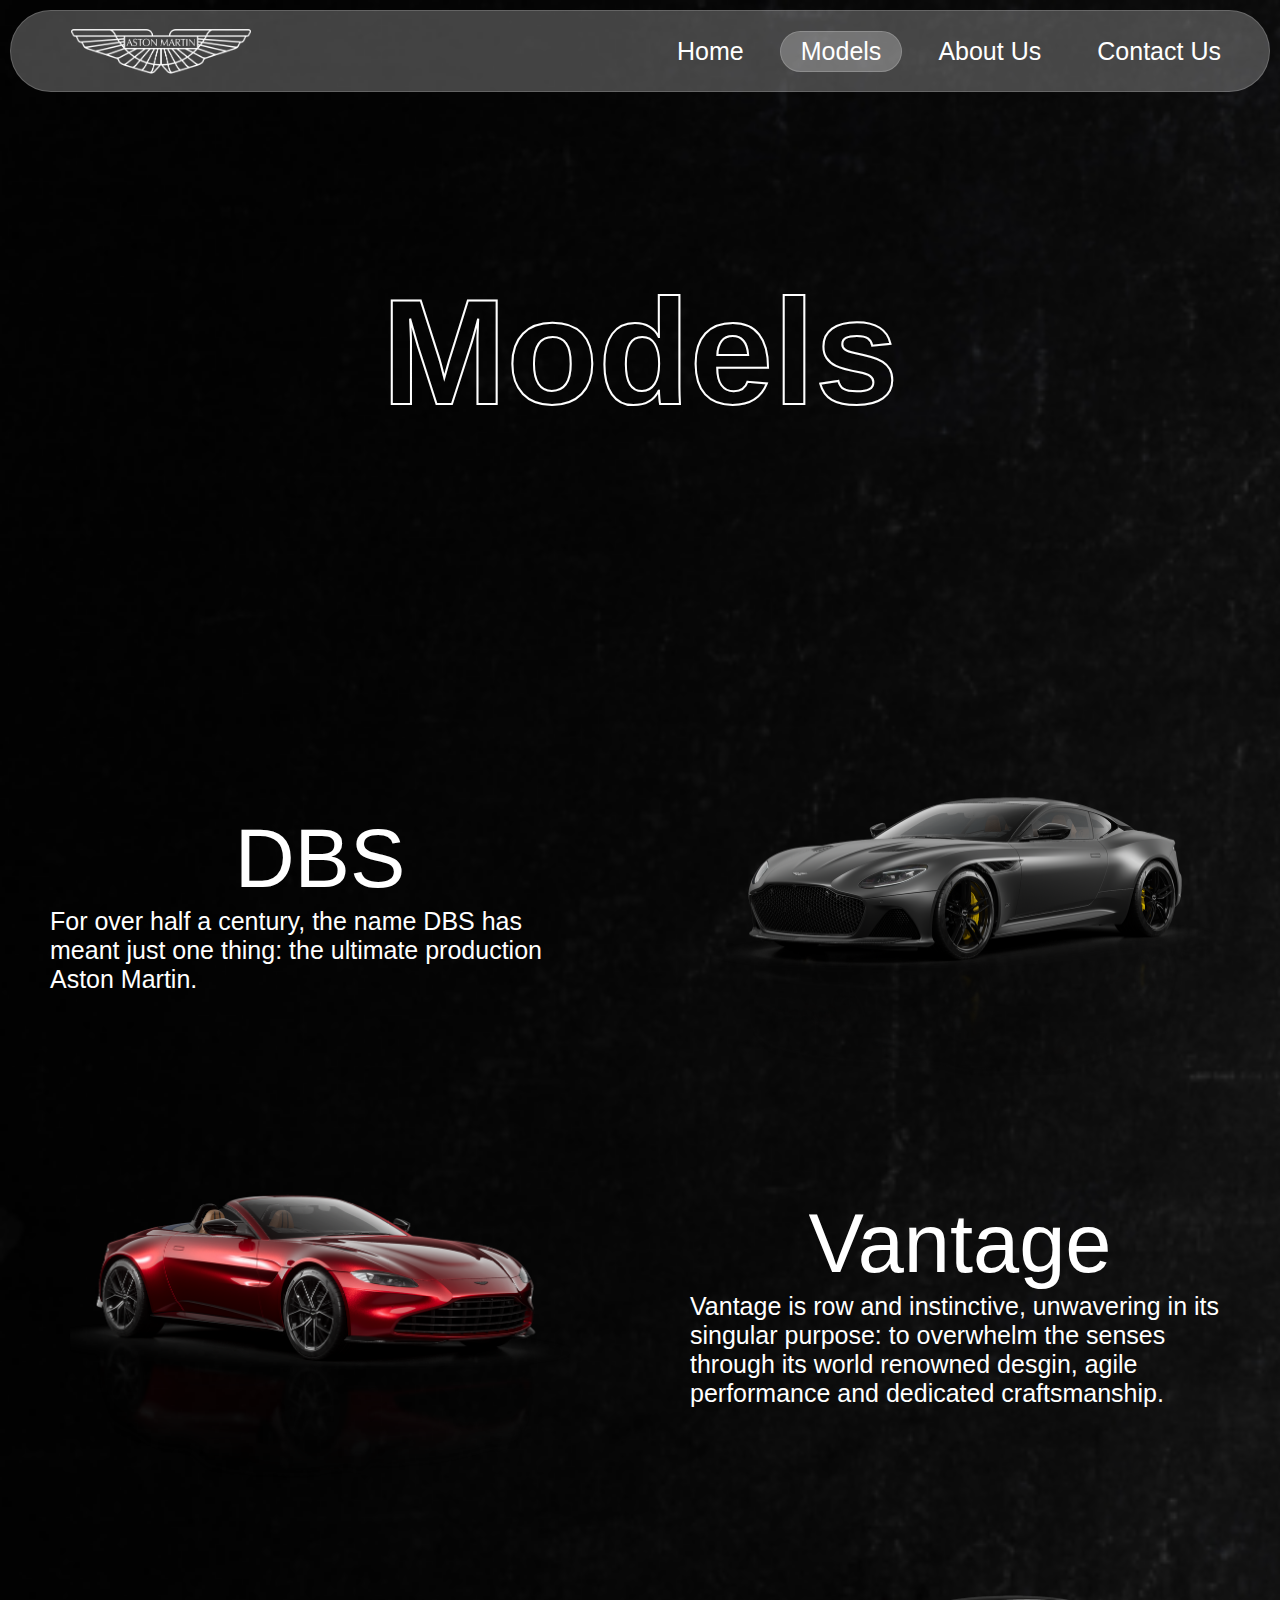
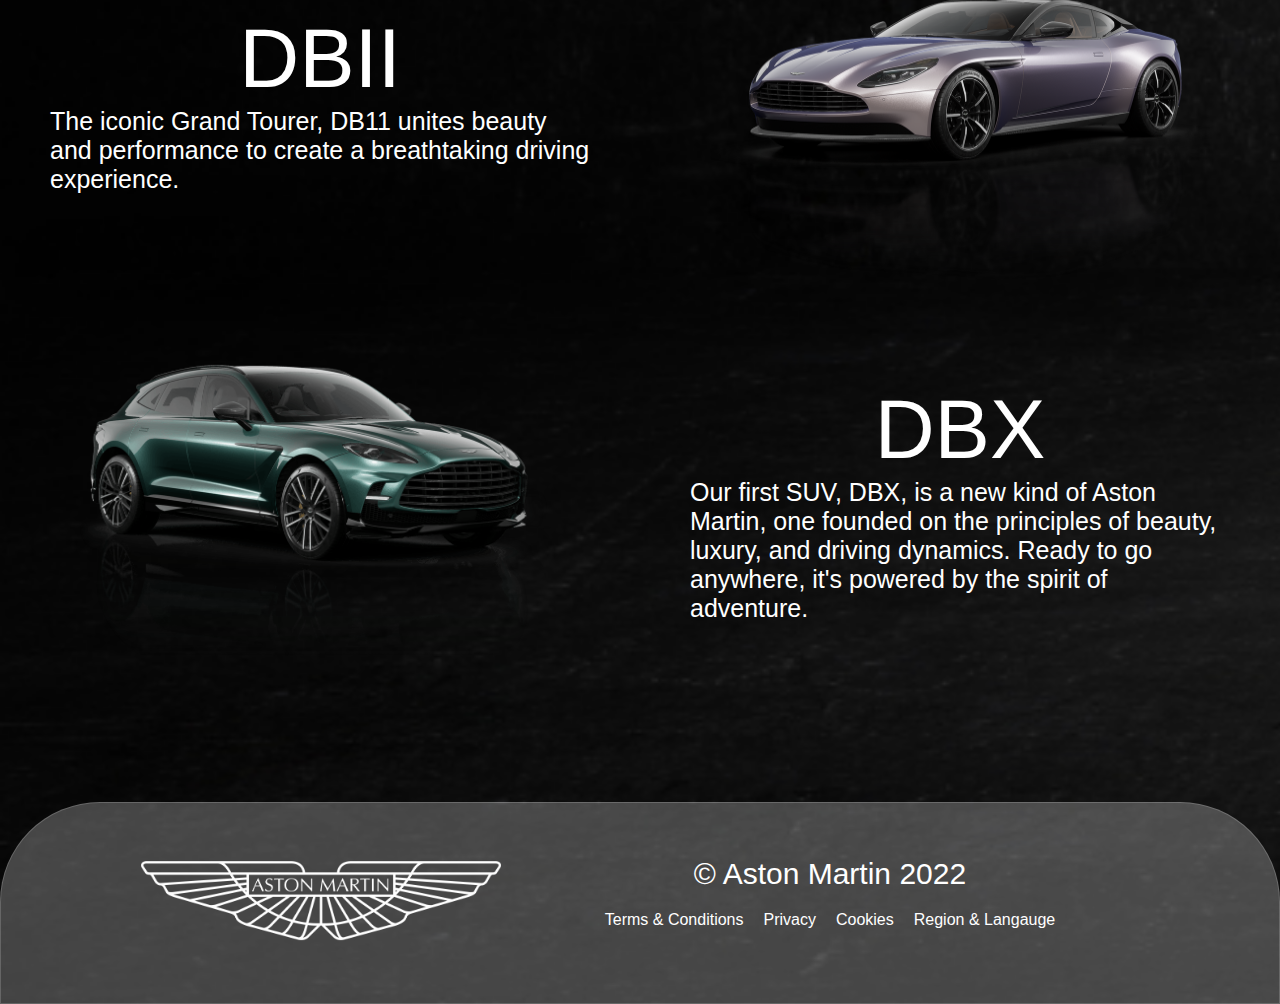
==== models.html @ ef66240d "Add files via upload" ====
<!DOCTYPE html>
<html>

<head>
    <title>Aston Martin | Models |</title>
    <link rel="stylesheet" href="style.css">
</head>

<body>

    <!-- video  -->
    <div class="back-vid">
        <video autoplay muted loop>
            <source src="videos/vid04.mp4">
        </video>
    </div>
    <!-- end -->

    <!-- navigation bar  -->
    <header>
        <img src="images/logoWhite.png" alt="Logo" class="logo">
        <nav>
            <ul>
                <li><a href="index.html">Home</a></li>
                <li class="active"><a href="models.html">Models</a></li>
                <li><a href="about.html">About Us</a></li>
                <li><a href="contact.html">Contact Us</a></li>
            </ul>
        </nav>
    </header>
    <!-- end -->

    <div class="back-text-cont">
        <div class="back-title">Models</div>
    </div>


    <div class="models-cont">

        <div class="model-text">
            <div class="model-title">DBS</div>
            <div class="model-desc">For over half a century, the name DBS has meant just one thing: the ultimate production Aston Martin.</div>
        </div>
        <div class="model-img">
            <img src="images/models/dbs.png">
        </div>

        <div class="model-img rotate">
            <img src="images/models/vantage.png">
        </div>
        <div class="model-text">
            <div class="model-title">Vantage</div>
            <div class="model-desc">Vantage is row and instinctive, unwavering in its singular purpose: to overwhelm the senses through its world renowned desgin, agile performance and dedicated craftsmanship.</div>
        </div>

        <div class="model-text">
            <div class="model-title">DBII</div>
            <div class="model-desc">The iconic Grand Tourer, DB11 unites beauty and performance to create a breathtaking driving experience.</div>
        </div>
        <div class="model-img">
            <img src="images/models/db11.png">
        </div>

        <div class="model-img rotate">
            <img src="images/models/dbx.png">
        </div>
        <div class="model-text">
            <div class="model-title">DBX</div>
            <div class="model-desc">Our first SUV, DBX, is a new kind of Aston Martin, one founded on the principles of beauty, luxury, and driving dynamics. Ready to go anywhere, it's powered by the spirit of adventure.</div>
        </div>

    </div>

    <!-- footer  -->
    <footer>
        <div class="footer-img">
            <img src="images/logoWhite.png" alt="Logo">
        </div>
        <div class="footer-side">
            <span class="copyright">&copy; Aston Martin 2022</span>
            <ul>
                <li>Terms & Conditions</li>
                <li>Privacy</li>
                <li>Cookies</li>
                <li>Region & Langauge</li>
            </ul>
        </div>
    </footer>
    <!-- end -->



</body>

</html>
---- style.css ----
* {
    margin: 0;
    padding: 0;
    color: white;
    font-family: 'Gill Sans', 'Gill Sans MT', sans-serif;
}

body {
    background: url("images/homeBg.png") #0d0d0e;
    background-size: cover;
    background-repeat: no-repeat;
}

header {
    background: rgba(255, 255, 255, 0.25);
    border: 1px solid rgba(255, 255, 255, 0.18);
    margin: 10px;
    padding: 10px;
    display: flex;
    justify-content: space-between;
    align-items: center;
    height: 60px;
    border-radius: 60px;
}

.logo {
    margin: 0px 50px;
    height: 45px;
    width: 180px;
}

nav {
    /* border: 2px solid white; */
    margin-right: 10px;
    width: 600px;
}

nav ul {
    display: flex;
    justify-content: space-around;
    align-items: center;
    /* border: 2px solid yellow; */
    /* height: 50px; */
}

nav ul li {
    list-style: none;
    display: inline-block;
    font-size: 25px;
    transition: all 1s;
    padding: 5px 20px;
    /* border-radius: 30px; */
}

nav ul li a {
    text-decoration: none;
    transition: all 1s;

}

nav ul li:hover {
    border-radius: 30px;
    background: rgba(255, 255, 255, 0.25);
    border: 1px solid rgba(255, 255, 255, 0.18);
}



nav ul li:hover a {
    color: rgb(43, 38, 38);
}

.active{
    border-radius: 30px;
    background: rgba(255, 255, 255, 0.25);
    border: 1px solid rgba(255, 255, 255, 0.18);
}

.container {
    /* border: 2px solid red; */
    margin-top: 10px;
    display: flex;

}

.btns {
    /* border: 2px solid yellow; */
    width: 400px;
    display: flex;
    justify-content: flex-start;
    align-items: center;
    flex-direction: column;
    padding-top: 30px;
}

.btn {
    background: rgba(255, 255, 255, 0.25);
    border: 1px solid rgba(255, 255, 255, 0.18);
    height: 50px;
    width: 300px;
    margin: 10px 0px;
    border-radius: 50px;
    transition: all 1s;
}

.btn:hover {
    background: rgba(255, 255, 255, 0.5);
    transform: translateY(-10px);
}

.btns a {
    color: white;
    text-decoration: none;
    font-size: 30px;
}

.title {
    /* border: 2px solid white; */
    font-size: 69px;
    font-weight: 100;
    margin-top: 100px;
    margin-left: 50px;
}

.power:hover,
.driven:hover {
    color: red;
    transform: translateY(10px);
}

.car {
    /* border: 2px solid white; */
    /* width: 100px; */
    /* height: 80vh; */
    display: flex;
    justify-content: flex-end;
    align-items: flex-end;
}

.car-img {
    height: 420px;
    width: 600px;
    transform: translate(0px);
    animation: car 4s ease-out;
}

@keyframes car {

    0% {
        transform: translate(900px);
    }

    100% {
        transform: translate(0px);
    }
}

.video {
    margin-top: 50px;
}

video {
    width: 100%;
}

footer {
    margin-top: 100px;
    height: 200px;
    background: rgba(255, 255, 255, 0.25);
    border: 1px solid rgba(255, 255, 255, 0.18);
    border-radius: 100px 100px 0px 0px;
    display: flex;
    justify-content: center;
    align-items: center;
}

footer img {
    height: 80px;
    width: 360px;
    margin: 10px;
}

.footer-side {
    /* border: 2px solid white; */
    width: 50%;
    display: flex;
    flex-direction: column;
    align-items: center;
    justify-content: center;
}

.footer-side ul {
    /* border: 2px solid white; */
    display: flex;
    margin: 10px;
}

.footer-side ul li {
    list-style: none;
    margin: 10px;
}

.copyright {
    font-size: 30px;
}

/* model page css  */


.models-cont {
    /* border: 2px solid white; */
    display: grid;
    grid-template-columns: auto auto;
    margin-top: 100px;
}

.model-img {
    /* border: 2px solid red; */
    display: flex;
    justify-content: center;
    align-items: center;
    margin-top: 50px;
    /* margin-bottom: 50px; */
}

.model-img img {
    height: 350px;
    width: 500px;
    transition: all 1s ease;
    /* border: 2px solid white; */
}

.model-img img:hover{
    transform: translateY(-25px);
}

.model-text{
    display: flex;
    flex-direction: column;
    justify-content: center;
    align-items: center;
    margin: 50px;
}

.model-title{
    font-size: 83px;
}

.model-desc{
    font-size: 25px;
    font-weight: lighter;
}

.rotate{
    transform: rotateY(180deg);
}

/* back video css */

.back-vid{
    position: absolute;
    z-index: -1;
    padding: 0px;
    margin: 0px;
    transform: translateY(-50px);
    margin-top: 30px;
}

.back-title{
    font-size: 150px;
    -webkit-text-stroke-width: 2px;
    -webkit-text-stroke-color: white;
    color: transparent;
    font-weight: bolder;
}

.back-text-cont{
    display: flex;
    justify-content: center;
    align-items: center;
    /* border: 2px solid wheat; */
    height: 500px;
}


/* about page css */

.about-cont{
    display: flex;
    /* justify-content: center; */
    align-items: center;
    /* border: 2px solid white; */
    margin-top: 100px;
    flex-direction: column;
    margin-left:100px;
    margin-right:100px;
}



.about-desc p{
    font-size: 25px;
    text-align: center;
    margin-top: 30px;
}

.about-desc{
    /* border: 2px solid red; */
    margin-top: 200px;
}


/* contact page css */

.contact-form{
    margin-top: 100px;
    /* border: 2px solid white; */
    display: flex;
    justify-content: center;
    align-items: center;
}

.contact-form form{
    width: 50vw;
    background: rgba(255, 255, 255, 0.25);
    border: 1px solid rgba(255, 255, 255, 0.18);
    border-radius: 25px;
    margin: 50px;
    display: flex;
    flex-direction: column;
    align-items: center;
    justify-content: center;
    padding: 60px 20px;
    transform:skew(10deg,5deg);
    transition: all 1s ease;
}

.contact-form form:hover{
    transform: skew(0deg,0deg);
}

.contact-form form input,textarea{
    width: 400px;
    height: 50px;
    margin-top: 30px;
    border-radius: 50px;
    background: transparent;
    padding: 5px;
    font-size: 25px;
    text-align: center;
    /* outline-offset: 0px; */
    /* outline-color: rgb(255, 255, 131); */
    outline: none;
}
.contact-form form input:hover,textarea:hover{
    border: 2px solid rgb(255, 255, 131);
}

.contact-form form input[type="submit"]{
    background: rgba(255, 255, 255, 0.25);
    border: 1px solid rgba(255, 255, 255, 0.18);
    transition: all 1s;
}
.contact-form form input[type="submit"]:hover{
    background: rgba(40, 39, 41, 0.25);
    border: 1px solid white;
}
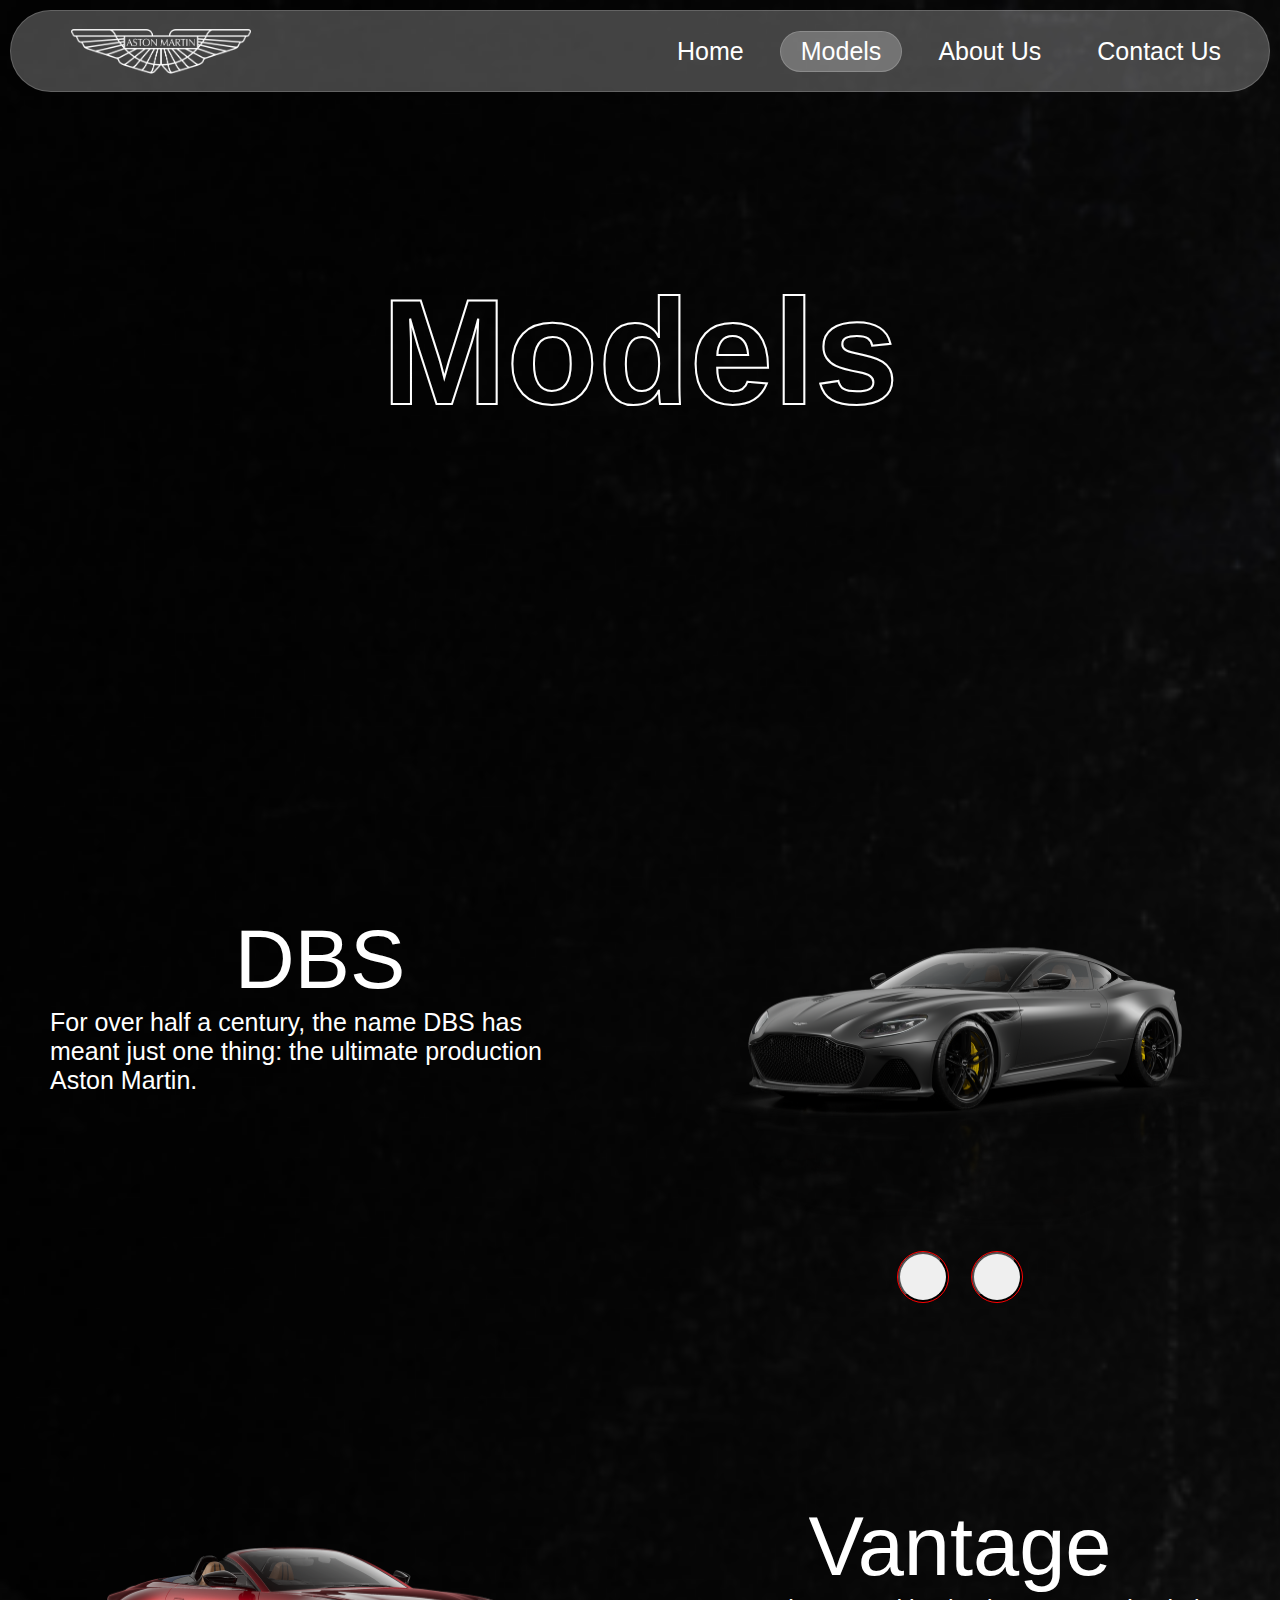
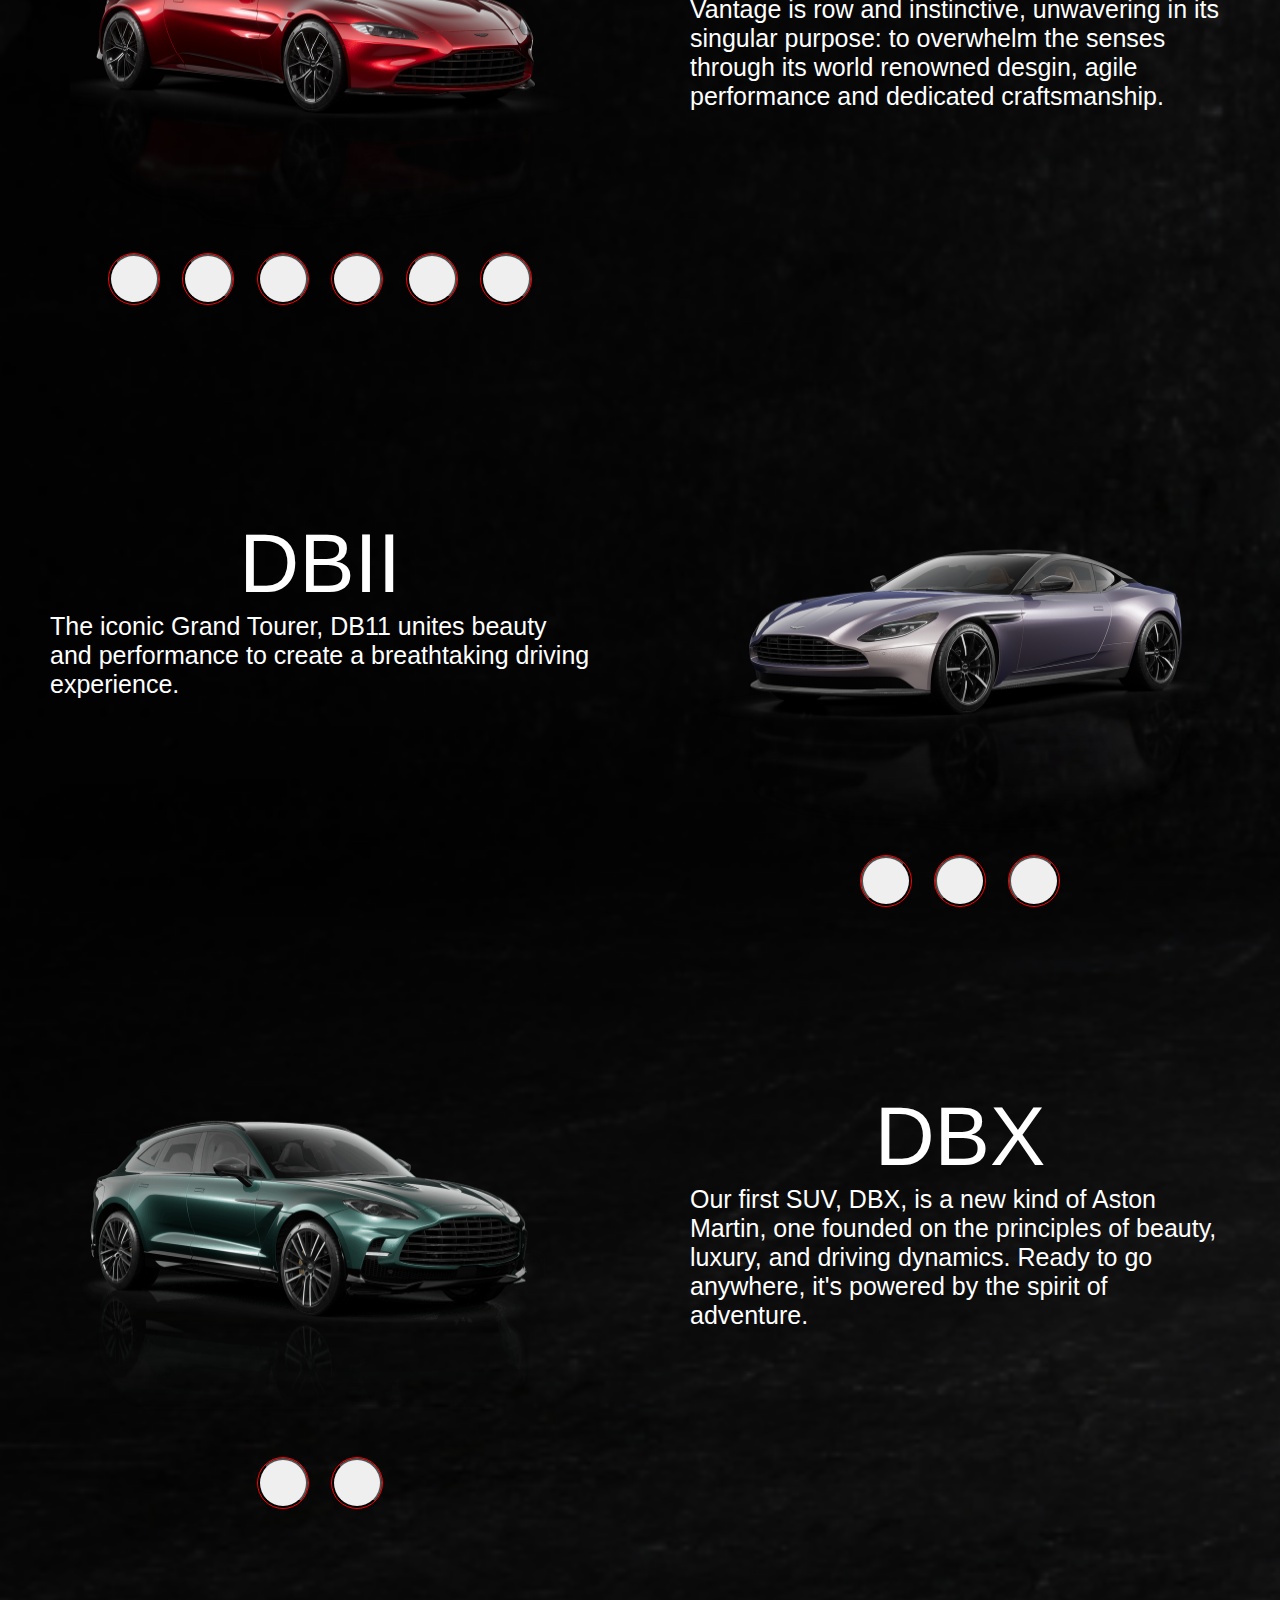
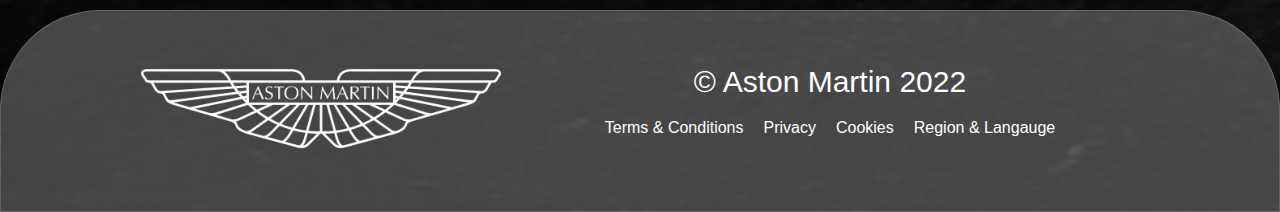
==== commit f6855eb7: "Add files via upload" ====
--- a/models.html
+++ b/models.html
@@ -4,6 +4,7 @@
 <head>
     <title>Aston Martin | Models |</title>
     <link rel="stylesheet" href="style.css">
+    <script src="main.js"></script>
 </head>
 
 <body>
@@ -42,11 +43,23 @@
             <div class="model-desc">For over half a century, the name DBS has meant just one thing: the ultimate production Aston Martin.</div>
         </div>
         <div class="model-img">
-            <img src="images/models/dbs.png">
+            <img src="images/models/dbs.png" id="dbs">
+            <div class="radios">
+                <button onclick="dbs1()"></button>
+                <button onclick="dbs2()"></button>
+            </div>
         </div>
 
         <div class="model-img rotate">
-            <img src="images/models/vantage.png">
+            <img src="images/models/vantage.png"  id="vantage">
+            <div class="radios">
+                <button onclick="v1()"></button>
+                <button onclick="v2()"></button>
+                <button onclick="v3()"></button>
+                <button onclick="v4()"></button>
+                <button onclick="v5()"></button>
+                <button onclick="v6()"></button>
+            </div>
         </div>
         <div class="model-text">
             <div class="model-title">Vantage</div>
@@ -58,11 +71,20 @@
             <div class="model-desc">The iconic Grand Tourer, DB11 unites beauty and performance to create a breathtaking driving experience.</div>
         </div>
         <div class="model-img">
-            <img src="images/models/db11.png">
+            <img src="images/models/db11.png" id="db11">
+            <div class="radios">
+                <button onclick="db111()"></button>
+                <button onclick="db112()"></button>
+                <button onclick="db113()"></button>
+            </div>
         </div>
 
         <div class="model-img rotate">
-            <img src="images/models/dbx.png">
+            <img src="images/models/dbx.png" id="dbx">
+            <div class="radios">
+                <button onclick="dbx1()"></button>
+                <button onclick="dbx2()"></button>
+            </div>
         </div>
         <div class="model-text">
             <div class="model-title">DBX</div>
--- a/style.css
+++ b/style.css
@@ -138,11 +138,12 @@
 }
 
 .car-img {
-    height: 420px;
-    width: 600px;
+    height: 500px;
+    width: 700px;
     transform: translate(0px);
     animation: car 4s ease-out;
 }
+
 
 @keyframes car {
 
@@ -215,18 +216,33 @@
 }
 
 .model-img {
-    /* border: 2px solid red; */
-    display: flex;
-    justify-content: center;
-    align-items: center;
-    margin-top: 50px;
+    /* border: 2px solid white; */
+    display: flex;
+    flex-direction: column;
+    justify-content: center;
+    align-items: center;
+    margin-top: 200px;
     /* margin-bottom: 50px; */
+}
+
+.model-img button{
+    height: 50px;
+    width: 50px;
+    margin: 0px 10px;
+    border-radius: 50px;
+    outline: 1px solid red;
+}
+.model-img button:active{
+    background: rgb(124, 124, 110);
+    outline: 2px solid rgb(124, 124, 110);
+    outline-offset: 2px;
 }
 
 .model-img img {
     height: 350px;
     width: 500px;
     transition: all 1s ease;
+    /* filter:invert(); */
     /* border: 2px solid white; */
 }
 
